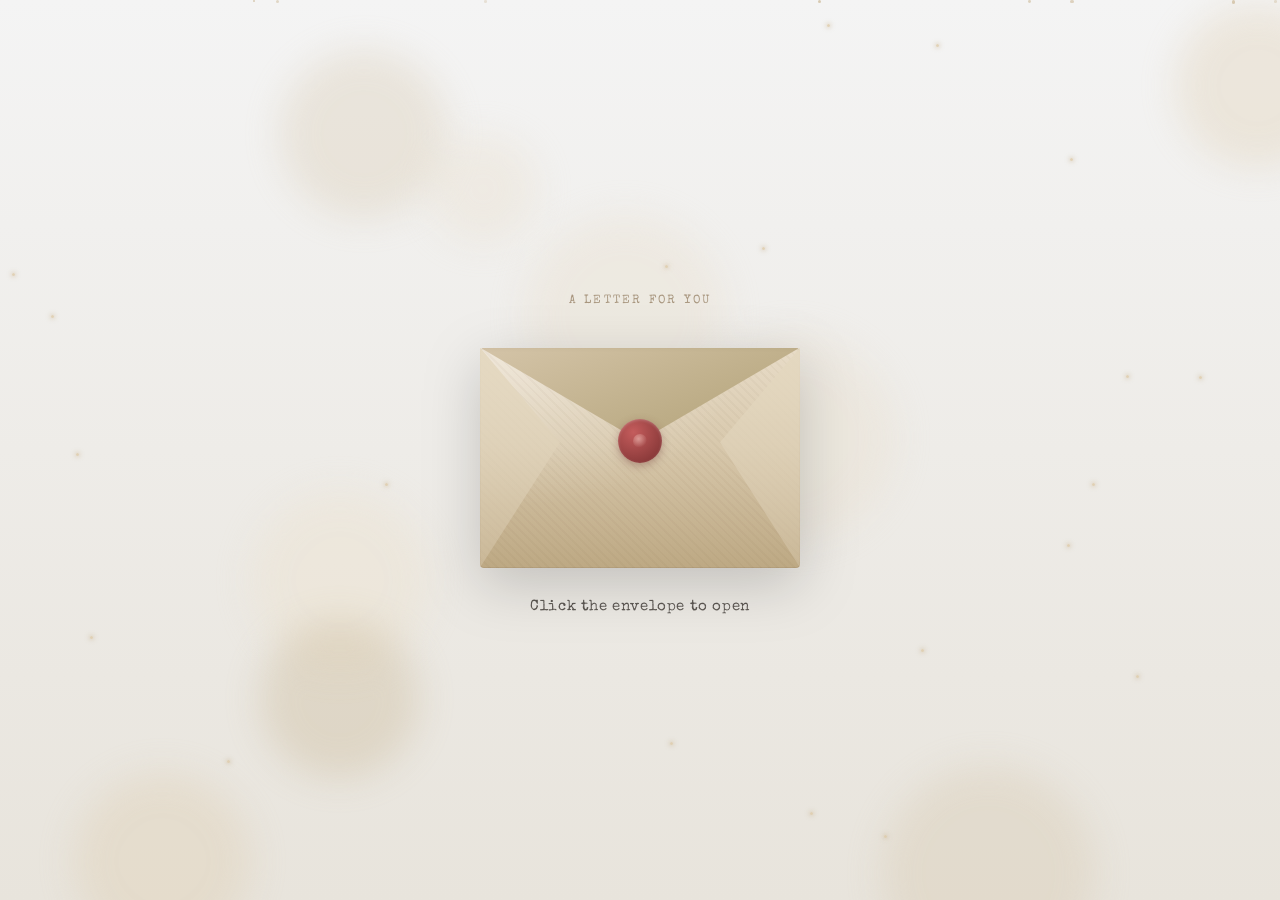
==== index.html @ 4b92e880 "Update print statement from 'Hello' to 'Goodbye'" ====
<!DOCTYPE html>
<html lang="en">
<head>
<meta charset="UTF-8">
<meta name="viewport" content="width=device-width, initial-scale=1.0">
<title>A Letter For You</title>
<link rel="preconnect" href="https://fonts.googleapis.com">
<link rel="preconnect" href="https://fonts.gstatic.com" crossorigin>
<link href="https://fonts.googleapis.com/css2?family=Cormorant+Garamond:ital,wght@0,400;0,500;0,600;1,400&family=Dancing+Script:wght@500;700&family=Special+Elite&display=swap" rel="stylesheet">
<link href="https://fonts.googleapis.com/css2?family=EB+Garamond:ital,wght@0,400;0,500;1,400&family=Cormorant+Garamond:ital,wght@0,400;0,500;0,600;1,400&family=Alex+Brush&family=Dancing+Script:wght@500;700&display=swap" rel="stylesheet">
<style>

  /* ---------- Tokens ---------- */
  :root{
    --theme: #99BAB9;
    --theme-light: #C5DAD9;
    --theme-lighter: #D8E8E7;
    --theme-pale: #E8F2F1;
    --theme-soft: #B8D0CF;
    --theme-dark: #6A9493;
    --theme-deep: #5A8483;
    --cream: #F4FAF9;
    --ivory: #F7FBFA;
    --beige: #E8F0EF;
    --mist: #D4E8E7;
    --ink: #3D5554;
    --ink-soft: #6B8281;
    --gold: #8BA8A7;
    --parchment: #dcc9a8;
    --parchment-dark: #c4b08a;
    --parchment-edge: #8b7355;
    --typewriter-ink: #2a2520;
    --typewriter-red: #9b4a4a;
  }

  *{ box-sizing: border-box; }
  html,body{
    margin:0; padding:0; height:100%;
    overflow-x:hidden;
  }
  body{
    font-family:'Cormorant Garamond', serif;
    color:var(--typewriter-ink);
    background:linear-gradient(180deg, #f4f4f4 0%, #e8e4dc 100%);
    min-height:100vh;
    position:relative;
  }

  /* ---------- Ambient decoration ---------- */
  #ambient{
    position:fixed; inset:0; pointer-events:none; z-index:1; overflow:hidden;
  }
  .bokeh{
    position:absolute; border-radius:50%;
    filter:blur(18px);
    opacity:0.3;
    animation:floatSlow linear infinite;
  }
  @keyframes floatSlow{
    0%{ transform:translate(0,0) scale(1); }
    50%{ transform:translate(10px,-30px) scale(1.08); }
    100%{ transform:translate(0,0) scale(1); }
  }

  @keyframes fall{
    0%{ transform:translateY(-5vh) translateX(0) rotate(0deg); opacity:0; }
    10%{ opacity:0.8; }
    90%{ opacity:0.7; }
    100%{ transform:translateY(105vh) translateX(40px) rotate(300deg); opacity:0; }
  }

  .sparkle{
    position:absolute;
    width:3px; height:3px;
    border-radius:50%;
    background:rgba(220,201,168,0.8);
    box-shadow:0 0 4px 1px rgba(201,180,144,0.5);
    animation:twinkle ease-in-out infinite;
  }
  @keyframes twinkle{
    0%,100%{ opacity:0; transform:scale(0.6); }
    50%{ opacity:1; transform:scale(1.2); }
  }

  /* ---------- Scene wrapper ---------- */
  #scene{
    position:relative; z-index:2;
    min-height:100vh;
    display:flex; align-items:center; justify-content:center;
    padding:40px 20px;
  }

  /* ---------- Envelope ---------- */
  #envelope-stage{
    display:flex;
    flex-direction:column;
    align-items:center;
    justify-content:center;
    width:100%;
    max-width:400px;
    text-align:center;
    gap:28px;
    transition:opacity 0.6s ease;
  }

  .envelope-wrap{
    perspective:1400px;
    cursor:pointer;
    display:flex;
    align-items:center;
    justify-content:center;
    width:320px;
    height:220px;
    outline:none;
  }
  .envelope-wrap:focus-visible .envelope{
    box-shadow:0 0 0 3px rgba(155,74,74,0.35);
  }

  .envelope{
    position:relative;
    width:320px;
    height:220px;
    margin:0 auto;
    filter:drop-shadow(0 16px 28px rgba(0,0,0,0.18));
    transition:transform 0.5s cubic-bezier(.22,1,.36,1), filter 0.5s ease;
  }
  .envelope-wrap:hover .envelope{
    transform:translateY(-6px);
    filter:drop-shadow(0 22px 32px rgba(0,0,0,0.22));
  }

  .env-body{
    position:absolute; inset:0;
    background:
      radial-gradient(120% 120% at 10% 0%, rgba(255,255,255,0.35), transparent 60%),
      linear-gradient(180deg, #e8dcc8, var(--parchment-dark));
    border-radius:4px;
    box-shadow: inset 0 0 0 1px rgba(139,115,85,0.2);
  }
  .env-body::after{
    content:"";
    position:absolute; inset:0; border-radius:4px;
    background-image:
      repeating-linear-gradient(45deg, rgba(101,67,33,0.03) 0 2px, transparent 2px 6px);
    mix-blend-mode:multiply;
  }

  .env-pocket-back{
    position:absolute; left:0; right:0; bottom:0; height:100%;
    border-radius:4px;
    background:linear-gradient(180deg, transparent 45%, rgba(139,115,85,0.12) 100%);
  }

  .env-flap{
    position:absolute; top:0; left:0; right:0;
    height:120px;
    background:linear-gradient(160deg, #d4c4a8, #b8a880 70%);
    clip-path:polygon(0 0, 100% 0, 50% 78%);
    border-radius:4px 4px 0 0;
    transform-origin:top center;
    transform:rotateX(0deg);
    transition:transform 1.1s cubic-bezier(.65,0,.35,1);
    box-shadow: inset 0 -2px 6px rgba(101,67,33,0.12);
    z-index:5;
  }

  .env-side-l, .env-side-r{
    position:absolute; top:0; bottom:0; width:50%;
    background:linear-gradient(180deg, rgba(228,216,192,0.95), rgba(212,196,168,0.5));
  }
  .env-side-l{ left:0; clip-path:polygon(0 0, 0 100%, 50% 43%); }
  .env-side-r{ right:0; clip-path:polygon(100% 0, 100% 100%, 50% 43%); }

  .env-seal{
    position:absolute;
    top:71px;
    left:50%;
    transform:translateX(-50%);
    width:44px; height:44px;
    border-radius:50%;
    background:radial-gradient(circle at 35% 30%, #c45c5c, #8b3a3a 75%);
    box-shadow:0 3px 8px rgba(101,40,40,0.35), inset 0 1px 3px rgba(255,255,255,0.25);
    display:flex; align-items:center; justify-content:center;
    font-size:0;
    z-index:6;
    transition:opacity 0.4s ease, transform 0.4s ease;
  }
  .env-seal::after{
    content:"";
    width:14px; height:14px;
    border-radius:50%;
    background:radial-gradient(circle at 40% 35%, rgba(255,220,210,0.5), transparent 70%);
  }

  .env-letter-peek{
    position:absolute; left:16px; right:16px; bottom:12px;
    height:0px;
    background:linear-gradient(180deg, #ede0c8, var(--parchment));
    border-radius:2px 2px 0 0;
    box-shadow:0 -2px 8px rgba(0,0,0,0.1);
    transition:height 1s cubic-bezier(.22,1,.36,1) 0.7s, top 1s cubic-bezier(.22,1,.36,1) 0.7s;
    z-index:4;
  }

  .intro-label{
    font-family:'Special Elite', 'Courier New', monospace;
    font-size:0.78rem;
    letter-spacing:0.18em;
    text-transform:uppercase;
    color:var(--parchment-edge);
    opacity:0.7;
  }

  .open-hint{
    font-family:'Special Elite', 'Courier New', monospace;
    font-size:0.95rem;
    color:var(--typewriter-ink);
    letter-spacing:0.04em;
    opacity:0.75;
    animation:pulseHint 2.6s ease-in-out infinite;
    margin:0;
    line-height:1.5;
  }
  @keyframes pulseHint{
    0%,100%{ opacity:0.55; transform:translateY(0); }
    50%{ opacity:1; transform:translateY(-3px); }
  }

  /* opened state */
  .envelope-wrap.opening .env-flap{
    transform:rotateX(178deg);
  }
  .envelope-wrap.opening .env-seal{
    opacity:0; transform:translateX(-50%) translateY(-6px) scale(0.7);
  }
  .envelope-wrap.opening .env-letter-peek{
    height:150px;
    top:-120px;
  }
  .envelope-wrap.opening .envelope{
    transform:translateY(-20px) scale(1.02);
  }

  #envelope-stage.hidden{
    opacity:0; pointer-events:none; position:absolute;
  }

  /* burst particles during opening */
  .burst-particle{
    position:absolute;
    width:4px; height:4px; border-radius:50%;
    background:#ede0c8;
    box-shadow:0 0 6px 2px rgba(201,180,144,0.6);
    animation:burstOut 1.4s ease-out forwards;
    pointer-events:none;
    z-index:7;
  }
  @keyframes burstOut{
    0%{ opacity:0.9; transform:translate(0,0) scale(1); }
    100%{ opacity:0; transform:var(--burst-end) scale(0.3); }
  }

  /* ---------- Letter (vintage parchment scroll) ---------- */
  #letter-stage{
    position:fixed; inset:0; z-index:3;
    display:flex; align-items:center; justify-content:center;
    padding:24px 16px 40px;
    background:linear-gradient(180deg, #f4f4f4 0%, #e6e6e6 100%);
    opacity:0;
    pointer-events:none;
    transition:opacity 0.9s ease;
  }
  #letter-stage.visible{
    opacity:1; pointer-events:auto;
  }

  .scroll-wrap{
    position:relative;
    width:min(640px, 92vw);
    padding:0 0 36px;
    filter:drop-shadow(0 18px 40px rgba(0,0,0,0.22));
  }

  .paper{
    position:relative;
    width:100%;
    height:min(82vh, 840px);
    overflow:hidden;
    clip-path:polygon(
      0% 2%, 2% 0%, 5% 1%, 9% 0%, 14% 2%, 20% 0%, 28% 1%, 36% 0%, 44% 2%, 52% 0%, 60% 1%, 68% 0%, 76% 2%, 84% 0%, 92% 1%, 97% 0%, 100% 3%,
      100% 8%, 99% 14%, 100% 22%, 98% 30%, 100% 38%, 99% 46%, 100% 54%, 98% 62%, 100% 70%, 99% 78%, 100% 86%, 98% 93%, 100% 98%,
      97% 100%, 91% 99%, 83% 100%, 75% 98%, 67% 100%, 59% 99%, 51% 100%, 43% 98%, 35% 100%, 27% 99%, 19% 100%, 11% 98%, 4% 100%, 0% 97%,
      0% 91%, 1% 83%, 0% 75%, 2% 67%, 0% 59%, 1% 51%, 0% 43%, 2% 35%, 0% 27%, 1% 19%, 0% 11%, 2% 5%
    );
    background-color:var(--parchment);
    background-image:
      url("data:image/svg+xml,%3Csvg viewBox='0 0 256 256' xmlns='http://www.w3.org/2000/svg'%3E%3Cfilter id='n'%3E%3CfeTurbulence type='fractalNoise' baseFrequency='0.85' numOctaves='4' stitchTiles='stitch'/%3E%3C/filter%3E%3Crect width='100%25' height='100%25' filter='url(%23n)' opacity='0.07'/%3E%3C/svg%3E"),
      radial-gradient(ellipse 120px 80px at 12% 18%, rgba(139,90,43,0.18) 0%, transparent 100%),
      radial-gradient(ellipse 90px 70px at 88% 22%, rgba(101,67,33,0.14) 0%, transparent 100%),
      radial-gradient(ellipse 140px 100px at 78% 82%, rgba(139,90,43,0.16) 0%, transparent 100%),
      radial-gradient(ellipse 80px 60px at 22% 78%, rgba(101,67,33,0.12) 0%, transparent 100%),
      radial-gradient(ellipse 60px 40px at 55% 45%, rgba(255,250,235,0.25) 0%, transparent 100%),
      linear-gradient(175deg, #e8d5b5 0%, var(--parchment) 35%, #d4c0a0 70%, #c9b490 100%);
  }
  .paper::before{
    content:"";
    position:absolute; inset:0;
    background:
      radial-gradient(circle 3px at 18% 32%, rgba(80,50,20,0.25) 0%, transparent 100%),
      radial-gradient(circle 2px at 72% 58%, rgba(80,50,20,0.2) 0%, transparent 100%),
      radial-gradient(circle 4px at 45% 72%, rgba(80,50,20,0.18) 0%, transparent 100%),
      radial-gradient(circle 2px at 85% 38%, rgba(80,50,20,0.22) 0%, transparent 100%),
      radial-gradient(circle 3px at 30% 88%, rgba(80,50,20,0.15) 0%, transparent 100%);
    pointer-events:none;
    z-index:1;
  }
  .paper::after{
    content:"";
    position:absolute; inset:0;
    box-shadow:
      inset 0 0 80px rgba(101,67,33,0.12),
      inset 0 0 30px rgba(255,250,240,0.3);
    pointer-events:none;
    z-index:2;
  }

  /* scroll curls */
  .curl{
    position:absolute;
    pointer-events:none;
    z-index:10;
  }
  .curl-tl{
    top:-6px; left:-4px;
    width:72px; height:72px;
    background:
      radial-gradient(circle at 75% 75%, #b8a080 0%, #9a8568 35%, #7a6548 60%, transparent 62%);
    border-radius:0 0 85% 0;
    box-shadow:4px 4px 14px rgba(0,0,0,0.2), inset -2px -2px 6px rgba(0,0,0,0.15);
    transform:rotate(-8deg);
  }
  .curl-tl::after{
    content:"";
    position:absolute; top:8px; left:8px;
    width:50px; height:50px;
    border-radius:0 0 80% 0;
    background:linear-gradient(135deg, rgba(255,250,240,0.5), transparent 60%);
  }
  .curl-bl{
    display:none;
  }
  .curl-br{
    display:none;
  }

  .paper-content{
    position:absolute; inset:0;
    overflow-y:auto;
    padding:52px 48px 72px;
    z-index:3;
/*font-family:'Special Elite', 'Courier New', monospace; */
    font-family:'EB Garamond', 'Cormorant Garamond', serif;
    color:var(--typewriter-ink);
    scrollbar-width:none;
    -ms-overflow-style:none;
  }
  .paper-content::-webkit-scrollbar{
    display:none;
  }

  .paper-fade-top, .paper-fade-bottom{
    position:absolute; left:0; right:0; height:40px;
    pointer-events:none; z-index:4;
    transition:opacity 0.6s ease;
  }
  .paper-fade-top{
    top:0;
    background:linear-gradient(180deg, #dcc9a8 15%, rgba(220,201,168,0));
  }
  .paper-fade-bottom{
    display:none;
  }

  .letter-date{
    text-align:right;
    font-family:'Special Elite', 'Courier New', monospace;
    font-style:normal;
    color:var(--typewriter-ink);
    font-size:0.88rem;
    margin-bottom:32px;
    letter-spacing:0.02em;
    opacity:0;
    animation:fadeInUp 1s ease forwards;
    animation-delay:0.3s;
  }

  .letter-body p{
    font-family:'Special Elite', 'Courier New', monospace;
    font-size:0.92rem;
    line-height:1.85;
    margin:0 0 22px;
    color:var(--typewriter-ink);
    text-indent:2em;
    text-align:left;
    letter-spacing:0.01em;
    opacity:0;
    transform:translateY(10px);
    transition:opacity 0.9s ease, transform 0.9s ease;
  }
  .letter-body p.in-view{
    opacity:0.92; transform:translateY(0);
  }

  .ink-red{
    color:var(--typewriter-red);
  }

  .letter-closing{
    margin-top:32px;
    font-family:'Special Elite', 'Courier New', monospace;
    font-size:0.92rem;
    font-style:normal;
    text-align:center;
    text-indent:0;
    color:var(--typewriter-ink);
    opacity:0; transform:translateY(10px);
    transition:opacity 0.9s ease, transform 0.9s ease;
  }
  .letter-closing.in-view{ opacity:0.92; transform:translateY(0); }

  .letter-signature{
    font-family:'Special Elite', 'Courier New', monospace;
    font-size:0.92rem;
    text-align:center;
    color:var(--typewriter-ink);
    margin-top:6px;
    opacity:0; transform:translateY(10px);
    transition:opacity 0.9s ease, transform 0.9s ease;
  }
  .letter-signature.in-view{ opacity:0.92; transform:translateY(0); }

  @keyframes fadeInUp{
    from{ opacity:0; transform:translateY(-6px); }
    to{ opacity:0.92; transform:translateY(0); }
  }

  /* ---------- Ending ---------- */
  .ending{
    text-align:center;
    margin-top:40px;
    opacity:0;
    transform:translateY(10px);
    transition:opacity 1.2s ease, transform 1.2s ease;
  }
  .ending.show{
    opacity:1;
    transform:translateY(0);
  }
  .ending p{
    font-family:'Special Elite', 'Courier New', monospace;
    font-size:0.9rem;
    color:var(--typewriter-ink);
    margin:0 0 20px;
    opacity:0.85;
  }
  .read-again-btn{
    font-family:'Special Elite', 'Courier New', monospace;
    font-size:0.85rem;
    letter-spacing:0.08em;
    text-transform:uppercase;
    padding:10px 28px;
    border-radius:2px;
    border:1px solid var(--parchment-edge);
    background:linear-gradient(180deg, #ede0c8, var(--parchment-dark));
    color:var(--typewriter-ink);
    cursor:pointer;
    box-shadow:0 4px 12px rgba(0,0,0,0.15);
    transition:transform 0.3s ease, box-shadow 0.3s ease;
  }
  .read-again-btn:hover{
    transform:translateY(-2px);
    box-shadow:0 6px 16px rgba(0,0,0,0.2);
  }
  .read-again-btn:active{ transform:translateY(0); }

  /* ---------- Flower gift interlude ---------- */
  #flower-gift-stage{
    position:fixed; inset:0; z-index:4;
    display:flex; flex-direction:column;
    align-items:center; justify-content:center;
    padding:32px 24px;
    background:#b8d4e8;
    opacity:0;
    pointer-events:none;
    transition:opacity 0.7s ease;
  }
  #flower-gift-stage.visible{
    opacity:1; pointer-events:auto;
  }

  .flower-message{
    max-width:520px;
    font-family:'Special Elite', 'Courier New', monospace;
    font-size:clamp(0.88rem, 2.6vw, 1.05rem);
    line-height:1.85;
    text-align:center;
    color:#1e3344;
    letter-spacing:0.02em;
    opacity:0;
    transform:translateY(12px);
    transition:opacity 0.8s ease, transform 0.8s ease;
  }
  .flower-message.show{
    opacity:0.92;
    transform:translateY(0);
  }
  .flower-message.hide{
    opacity:0;
    transform:translateY(-10px);
    pointer-events:none;
  }

  .flower-popup{
    position:absolute;
    inset:0;
    display:flex;
    align-items:center;
    justify-content:center;
    opacity:0;
    pointer-events:none;
    transition:opacity 0.55s ease;
  }
  .flower-popup.show{ opacity:1; }
  .flower-popup.hide{ opacity:0; transition:opacity 0.5s ease; }
  .flower-popup.hide .voxel-scene{
    transform:scale(0.88);
    opacity:0;
  }

  .flower-popup iframe {
    width: min(450px, 90vw);
    height: min(650px, 85vh);
    border: none;
    border-radius: 8px;
    box-shadow: 0 12px 30px rgba(0, 0, 0, 0.3);
}

@media (max-width: 520px) {
    .flower-popup iframe {
        width: 92vw;
        height: 80vh;
    }
}

  .voxel-scene{
    display:flex;
    flex-direction:column;
    align-items:center;
    transform:scale(0.5);
    opacity:0;
    transition:transform 0.7s cubic-bezier(.22,1,.36,1), opacity 0.55s ease;
  }
  .flower-popup.show .voxel-scene{
    transform:scale(1);
    opacity:1;
    animation:voxelFloat 3s ease-in-out 0.7s infinite;
  }
  @keyframes voxelFloat{
    0%,100%{ transform:scale(1) translateY(0); }
    50%{ transform:scale(1) translateY(-10px); }
  }

  .voxel-tulip{
    position:relative;
  }
  .voxel{
    position:absolute;
    width:var(--vz, 11px);
    height:var(--vz, 11px);
    border-radius:1px;
    box-shadow:
      inset 1px 1px 0 rgba(255,255,255,0.32),
      inset -1px -1px 0 rgba(0,0,0,0.18),
      1px 2px 0 rgba(0,0,0,0.1);
  }
  .voxel.p{ background:#e84898; }
  .voxel.P{ background:#c83078; }
  .voxel.g{ background:#32b832; }
  .voxel.l{ background:#48d848; }

  .voxel-shadow{
    width:90px;
    height:14px;
    margin-top:6px;
    background:radial-gradient(ellipse, rgba(0,0,0,0.22) 0%, transparent 72%);
    border-radius:50%;
  }

  @media (max-width:520px){
    .voxel{ --vz:9px; }
    .voxel-shadow{ width:72px; height:11px; }
    #envelope-stage{ gap:22px; }
    .envelope-wrap, .envelope{ width:270px; height:190px; }
    .env-flap{ height:105px; }
    .env-seal{ top:60px; width:38px; height:38px; }
    .intro-label{ font-size:0.7rem; }
    .open-hint{ font-size:0.85rem; }
    .paper-content{ padding:40px 28px 64px; }
    .letter-body p, .letter-closing, .letter-signature{ font-size:0.82rem; }
  }

  @media (prefers-reduced-motion: reduce){
    *, *::before, *::after{
      animation-duration:0.001s !important;
      animation-iteration-count:1 !important;
      transition-duration:0.3s !important;
    }
  }

</style>
</head>
<body>

<div id="ambient" aria-hidden="true"></div>

<div id="scene">

  <div id="envelope-stage">
    <p class="intro-label">A letter for you</p>
    <div class="envelope-wrap" id="envelopeWrap" tabindex="0" role="button" aria-label="Open the letter">
      <div class="envelope" id="envelope">
        <div class="env-body"></div>
        <div class="env-pocket-back"></div>
        <div class="env-side-l"></div>
        <div class="env-side-r"></div>
        <div class="env-letter-peek"></div>
        <div class="env-flap"></div>
        <div class="env-seal"></div>
      </div>
    </div>
    <p class="open-hint">Click the envelope to open</p>
  </div>

</div>

<div id="flower-gift-stage" aria-hidden="true">
  <p class="flower-message" id="flowerMessage">
    Before you read my letter, I wanted to give you these virtual flowers first. 🌷 They may not be real, but I hope they still manage to make you smile.
  </p>

  <div class="flower-popup" id="flowerPopup" aria-hidden="true">
    <iframe
      src="flower.html"
      title="Virtual flowers"
    ></iframe>
  </div>
</div>

<div id="letter-stage">
  <div class="scroll-wrap">
    <div class="curl curl-tl"></div>
    <div class="curl curl-bl"></div>
    <div class="curl curl-br"></div>

    <div class="paper" id="paper">
      <div class="paper-content" id="paperContent">
        <div class="letter-date" id="letterDate"></div>

        <div class="letter-body" id="letterBody">
          <p>Hi, je! I hope you're doing well. Hindi ko alam paano ko sisimulan itong letter haha. Maybe you're wondering bakit ako gumawa ng ganito or maybe bakit ako biglang nagmessage,
            hindi ko rin alam haha pero I think it's now or never. Sabi nga sa kanta, "If we never try how will we know" hahaha kasalanan ito ni ryan at yeng e hahahaha jk. I just want to tell you that I admire you. I don't know how it started haha bigla na lang napapareact ako every time I see your stories on IG. I've always found you cute.
            Napapatitig lang ako sa pics mo and I can't help but smile. I don't know if you've noticed, but I always react to your stories.
            Ayun lang biglang nagconfess e no hahahaha Actually, I think I already had a crush on you even before our last reunion (December) haha. Tuwang tuwa pa ako sa mga small interactions natin e hahaha. Mukhang hindi na ata ako aattend sa next reunion. Wala na akong kapal ng mukha na ihaharap HAHAHAHA.
            I just want to let you know that I like you. I hope this doesn't make things awkward or make you uncomfortable . I hope you have a great day and take care always!
            Can I ask a favor at the same time? Haha pwede ba let's keep it between us muna HAHAHA Okay lang naman ikuwento mo sa friends mo, huwag lang muna sa mga classmates natin pls hahahahaha. Ngayon pa lang nahihiya na ako   
          </p>

        

        <div class="letter-closing" id="letterClosing">Yours truly,</div>
        <div class="letter-signature" id="letterSignature">Mico</div>

        <div class="ending" id="ending">
          <p>Thank you for reading.</p>
          <button class="read-again-btn" id="readAgainBtn">Read Again</button>
        </div>
      </div>

      <div class="paper-fade-top"></div>
      <div class="paper-fade-bottom" id="paperFadeBottom"></div>
    </div>
  </div>
</div>

<script>
(function(){
  "use strict";

  /* ---------------- Ambient decoration generation ---------------- */
  const ambient = document.getElementById('ambient');
  const bokehColors = ['#dcc9a8','#c4b08a','#e8dcc8','#d4c4a8','#ede0c8'];

  function rand(min, max){ return Math.random() * (max - min) + min; }

  /* Voxel tulip — matches reference: pink cup bloom, green stem, two leaves */
  function voxelUnit(){
    return window.matchMedia('(max-width:520px)').matches ? 9 : 11;
  }

  function buildVoxelTulip(){
    const container = document.getElementById('voxelTulip');
    if(!container) return;
    container.innerHTML = '';
    const VOXEL_SIZE = voxelUnit();

    const map = new Map();
    const set = (x, y, t) => map.set(x + ',' + y, t);
    const row = (y, xs, t) => xs.forEach(x => set(x, y, t));

    /* bloom */
    row(0,  [10], 'p');
    row(1,  [9,10,11], 'p');
    row(2,  [8,9,10,11,12], 'p');
    row(3,  [7,8,9,10,11,12,13], 'p');
    row(4,  [6,7,8,9,10,11,12,13,14], 'p');
    row(5,  [6,7,8,9,10,11,12,13,14], 'p');
    row(6,  [5,6,7,8,9,10,11,12,13,14,15], 'p');
    row(7,  [5,6,7,8,9,10,11,12,13,14,15], 'p');
    row(8,  [6,7,8,9,10,11,12,13,14], 'p');
    row(9,  [7,8,9,10,11,12,13], 'p');
    row(10, [8,9,10,11,12], 'p');
    row(11, [9,10,11], 'p');
    row(7,  [9,10,11], 'P');
    row(8,  [8,9,10,11,12], 'P');

    /* stem */
    for(let y = 12; y <= 34; y++) set(10, y, 'g');

    /* left leaf — short, angled out */
    row(29, [8,9], 'l');
    row(30, [7,8,9], 'l');
    row(31, [6,7,8], 'g');
    row(32, [6,7], 'g');

    /* right leaf — tall, curves up stem */
    row(16, [13], 'l');
    row(17, [12,13], 'l');
    for(let y = 18; y <= 24; y++) { set(12, y, 'l'); set(13, y, 'l'); }
    for(let y = 25; y <= 31; y++) { set(11, y, 'l'); set(12, y, 'l'); }
    row(32, [11], 'g');

    let minX = Infinity, maxX = -Infinity, maxY = 0;
    map.forEach((_, key) => {
      const [x, y] = key.split(',').map(Number);
      minX = Math.min(minX, x);
      maxX = Math.max(maxX, x);
      maxY = Math.max(maxY, y);
    });

    const w = (maxX - minX + 1) * VOXEL_SIZE;
    const h = (maxY + 1) * VOXEL_SIZE;
    container.style.width = w + 'px';
    container.style.height = h + 'px';

    map.forEach((type, key) => {
      const [x, y] = key.split(',').map(Number);
      const v = document.createElement('span');
      v.className = 'voxel ' + type;
      v.style.left = ((x - minX) * VOXEL_SIZE) + 'px';
      v.style.top = (y * VOXEL_SIZE) + 'px';
      container.appendChild(v);
    });
  }

  // bokeh circles
  for(let i=0;i<9;i++){
    const b = document.createElement('div');
    b.className = 'bokeh';
    const size = rand(90, 220);
    b.style.width = size + 'px';
    b.style.height = size + 'px';
    b.style.left = rand(0,95) + 'vw';
    b.style.top = rand(0,95) + 'vh';
    b.style.background = bokehColors[Math.floor(rand(0,bokehColors.length))];
    b.style.animationDuration = rand(14,26) + 's';
    b.style.animationDelay = rand(0,10) + 's';
    ambient.appendChild(b);
  }

  // subtle floating dust motes (no petals — keeps vintage tone)
  for(let i=0;i<8;i++){
    const p = document.createElement('div');
    p.className = 'sparkle';
    p.style.width = rand(2,4) + 'px';
    p.style.height = p.style.width;
    p.style.borderRadius = '50%';
    p.style.background = 'rgba(201,180,144,' + rand(0.3,0.7) + ')';
    p.style.boxShadow = 'none';
    p.style.animationName = 'fall';
    p.style.left = rand(0,100) + 'vw';
    p.style.fontSize = rand(14,24) + 'px';
    p.style.animationDuration = rand(16,30) + 's';
    p.style.animationDelay = rand(0,20) + 's';
    ambient.appendChild(p);
  }

  // sparkles
  for(let i=0;i<20;i++){
    const s = document.createElement('div');
    s.className = 'sparkle';
    s.style.left = rand(0,100) + 'vw';
    s.style.top = rand(0,100) + 'vh';
    s.style.animationDuration = rand(2.5,5) + 's';
    s.style.animationDelay = rand(0,5) + 's';
    ambient.appendChild(s);
  }

  /* ---------------- Date ---------------- */
  const dateEl = document.getElementById('letterDate');
  const today = new Date();
  dateEl.textContent = today.toLocaleDateString(undefined, { year:'numeric', month:'long', day:'numeric' });

  /* ---------------- Envelope open / close ---------------- */
  const envelopeWrap = document.getElementById('envelopeWrap');
  const envelopeStage = document.getElementById('envelope-stage');
  const letterStage = document.getElementById('letter-stage');
  const paper = document.getElementById('paper');
  const paperContent = document.getElementById('paperContent');
  const ending = document.getElementById('ending');
  const readAgainBtn = document.getElementById('readAgainBtn');
  const fadeBottom = document.getElementById('paperFadeBottom');
  const flowerGiftStage = document.getElementById('flower-gift-stage');
  const flowerMessage = document.getElementById('flowerMessage');
  const flowerPopup = document.getElementById('flowerPopup');

  let isOpen = false;
  let flowerTimers = [];
  let autoScrollTimer = null;
  let resumeTimer = null;
  let scrollRAF = null;

  function spawnBurst(){
    const rect = envelopeWrap.getBoundingClientRect();
    for(let i=0;i<16;i++){
      const particle = document.createElement('div');
      particle.className = 'burst-particle';
      const angle = rand(0, Math.PI*2);
      const dist = rand(40, 140);
      const ex = Math.cos(angle) * dist;
      const ey = Math.sin(angle) * dist - 30;
      particle.style.setProperty('--burst-end', `translate(${ex}px, ${ey}px)`);
      particle.style.left = (rect.left + rect.width/2) + 'px';
      particle.style.top = (rect.top + rect.height/2) + 'px';
      particle.style.position = 'fixed';
      particle.style.animationDelay = rand(0,0.3) + 's';
      document.body.appendChild(particle);
      setTimeout(()=> particle.remove(), 1800);
    }
  }

  function clearFlowerTimers(){
    flowerTimers.forEach(t => clearTimeout(t));
    flowerTimers = [];
  }

  function showLetter(){
    letterStage.classList.add('visible');
    revealParagraphsOnScroll();
    startAutoScroll(1200);
  }

  function showFlowerGift(){
    flowerGiftStage.classList.add('visible');
    flowerGiftStage.setAttribute('aria-hidden', 'false');
    flowerMessage.classList.remove('hide');
    flowerMessage.classList.add('show');
    flowerPopup.classList.remove('show', 'hide');

    flowerTimers.push(setTimeout(()=>{
      flowerMessage.classList.remove('show');
      flowerMessage.classList.add('hide');
    }, 2400));

    flowerTimers.push(setTimeout(()=>{
      flowerPopup.classList.add('show');
      flowerPopup.setAttribute('aria-hidden', 'false');
    }, 2800));

    flowerTimers.push(setTimeout(()=>{
      flowerPopup.classList.remove('show');
      flowerPopup.classList.add('hide');
    }, 7800));

    flowerTimers.push(setTimeout(()=>{
      flowerGiftStage.classList.remove('visible');
      flowerGiftStage.setAttribute('aria-hidden', 'true');
      flowerMessage.classList.remove('show', 'hide');
      flowerPopup.classList.remove('show', 'hide');
      flowerPopup.setAttribute('aria-hidden', 'true');
      showLetter();
    }, 8300));
  }

  function openEnvelope(){
    if(isOpen) return;
    isOpen = true;
    envelopeWrap.classList.add('opening');
    spawnBurst();

    setTimeout(()=>{
      envelopeStage.classList.add('hidden');
      showFlowerGift();
    }, 1900);
  }

  function closeEnvelope(){
    isOpen = false;
    clearFlowerTimers();
    stopAutoScroll();
    letterStage.classList.remove('visible');
    flowerGiftStage.classList.remove('visible');
    flowerGiftStage.setAttribute('aria-hidden', 'true');
    flowerMessage.classList.remove('show', 'hide');
    flowerPopup.classList.remove('show', 'hide');
    flowerPopup.setAttribute('aria-hidden', 'true');
    paperContent.scrollTop = 0;
    ending.classList.remove('show');
    document.querySelectorAll('.letter-body p, .letter-closing, .letter-signature').forEach(el=>{
      el.classList.remove('in-view');
    });
    setTimeout(()=>{
      envelopeStage.classList.remove('hidden');
      envelopeWrap.classList.remove('opening');
    }, 300);
  }

  envelopeWrap.addEventListener('click', openEnvelope);
  envelopeWrap.addEventListener('keydown', (e)=>{
    if(e.key === 'Enter' || e.key === ' '){
      e.preventDefault();
      openEnvelope();
    }
  });
  readAgainBtn.addEventListener('click', closeEnvelope);

  /* ---------------- Paragraph fade-in on view ---------------- */
  const observedEls = document.querySelectorAll('.letter-body p, .letter-closing, .letter-signature');
  const io = new IntersectionObserver((entries)=>{
    entries.forEach(entry=>{
      if(entry.isIntersecting){
        entry.target.classList.add('in-view');
      }
    });
  }, { root:paperContent, threshold:0.35 });

  function revealParagraphsOnScroll(){
    observedEls.forEach(el=> io.observe(el));
  }

  /* ---------------- Gentle automatic reading scroll ---------------- */
  function startAutoScroll(initialDelay){
    stopAutoScroll();
    resumeTimer = setTimeout(()=>{
      autoScrollStep();
    }, initialDelay || 0);
  }

  function updateBottomFade(){
    const distanceFromBottom = paperContent.scrollHeight - paperContent.clientHeight - paperContent.scrollTop;
    fadeBottom.style.opacity = distanceFromBottom < 30 ? '0' : '1';
  }

  function autoScrollStep(){
    const speed = 0.25; // px per frame -- slow, natural reading pace. Any value works now.
    let position = paperContent.scrollTop; // track scroll position ourselves so
                                            // fractional speeds below ~0.5 don't get
                                            // rounded away by the browser every frame
    function step(){
      if(!isOpen) return;
      const atBottom = paperContent.scrollTop + paperContent.clientHeight >= paperContent.scrollHeight - 4;
      if(atBottom){
        onReadingComplete();
        return;
      }
      position += speed;
      paperContent.scrollTop = position;
      updateBottomFade();
      scrollRAF = requestAnimationFrame(step);
    }
    scrollRAF = requestAnimationFrame(step);
  }

  function stopAutoScroll(){
    if(scrollRAF) cancelAnimationFrame(scrollRAF);
    if(resumeTimer) clearTimeout(resumeTimer);
    scrollRAF = null;
  }

  function pauseAndResumeLater(){
    if(!isOpen) return;
    if(scrollRAF){ cancelAnimationFrame(scrollRAF); scrollRAF = null; }
    if(resumeTimer) clearTimeout(resumeTimer);
    resumeTimer = setTimeout(()=>{
      if(isOpen) autoScrollStep();
    }, 3200); // resume after a few seconds of inactivity
  }

  ['wheel','touchstart','pointerdown'].forEach(evt=>{
    paperContent.addEventListener(evt, pauseAndResumeLater, { passive:true });
  });

  function onReadingComplete(){
    stopAutoScroll();
    fadeBottom.style.opacity = '0';
    setTimeout(()=>{
      ending.classList.add('show');
      requestAnimationFrame(()=>{
        paperContent.scrollTo({ top: paperContent.scrollHeight, behavior:'smooth' });
      });
    }, 400);
  }

  /* also reveal ending if user manually scrolls to the bottom */
  paperContent.addEventListener('scroll', ()=>{
    if(!isOpen) return;
    updateBottomFade();
    const atBottom = paperContent.scrollTop + paperContent.clientHeight >= paperContent.scrollHeight - 4;
    if(atBottom && !ending.classList.contains('show')){
      onReadingComplete();
    }
  }, { passive:true });

})();
</script>

</body>
</html>
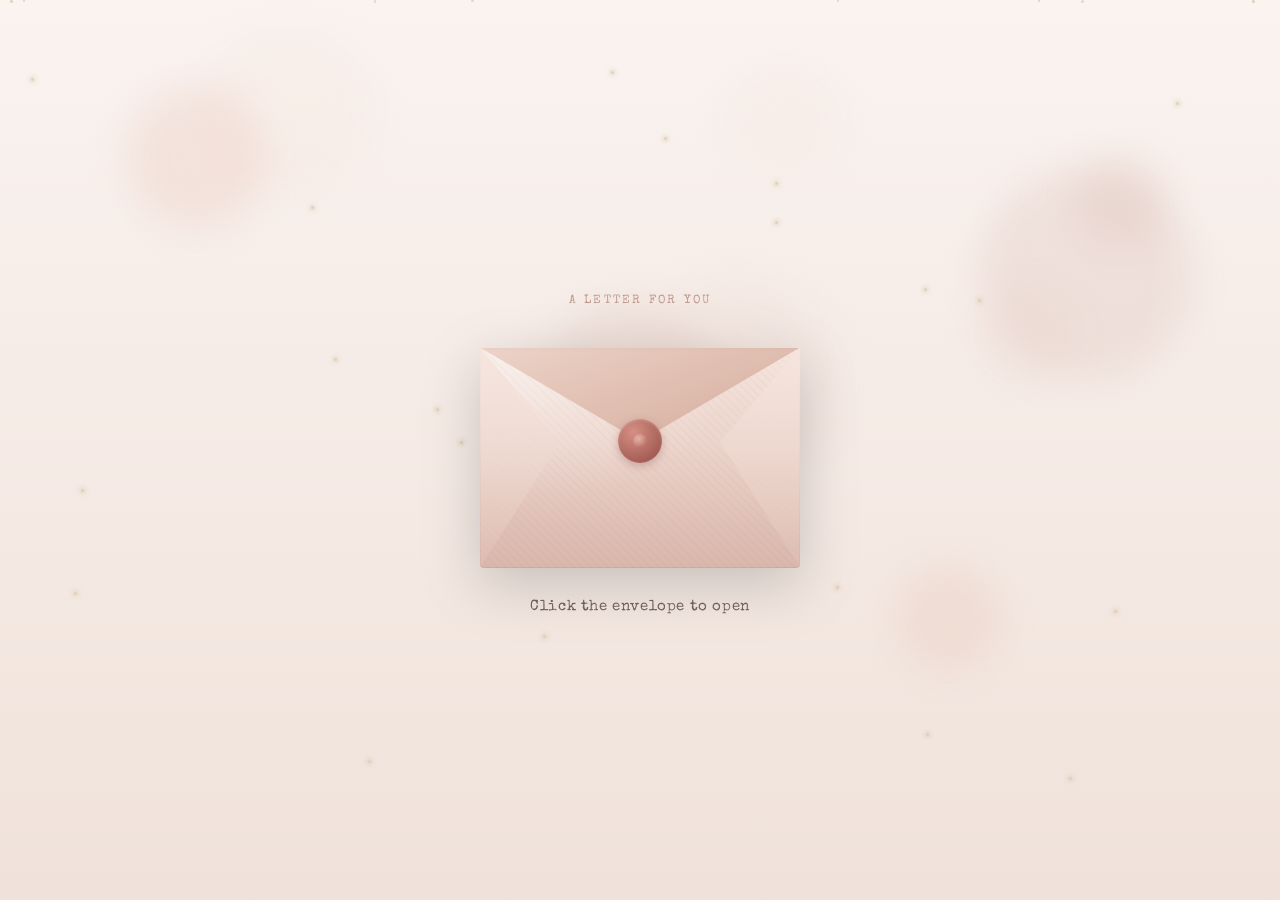
==== commit 673a29ba: "Update print statement from 'Hello' to 'Goodbye'" ====
--- a/index.html
+++ b/index.html
@@ -26,11 +26,11 @@
     --ink: #3D5554;
     --ink-soft: #6B8281;
     --gold: #8BA8A7;
-    --parchment: #dcc9a8;
-    --parchment-dark: #c4b08a;
-    --parchment-edge: #8b7355;
-    --typewriter-ink: #2a2520;
-    --typewriter-red: #9b4a4a;
+    --parchment: #f2ded6;
+    --parchment-dark: #e0bfb4;
+    --parchment-edge: #a9786e;
+    --typewriter-ink: #4a332e;
+    --typewriter-red: #b06a5e;
   }
 
   *{ box-sizing: border-box; }
@@ -41,7 +41,7 @@
   body{
     font-family:'Cormorant Garamond', serif;
     color:var(--typewriter-ink);
-    background:linear-gradient(180deg, #f4f4f4 0%, #e8e4dc 100%);
+    background:linear-gradient(180deg, #faf3f0 0%, #f0e2da 100%);
     min-height:100vh;
     position:relative;
   }
@@ -133,41 +133,41 @@
   .env-body{
     position:absolute; inset:0;
     background:
-      radial-gradient(120% 120% at 10% 0%, rgba(255,255,255,0.35), transparent 60%),
-      linear-gradient(180deg, #e8dcc8, var(--parchment-dark));
+      radial-gradient(120% 120% at 10% 0%, rgba(255,255,255,0.45), transparent 60%),
+      linear-gradient(180deg, #f5e5de, var(--parchment-dark));
     border-radius:4px;
-    box-shadow: inset 0 0 0 1px rgba(139,115,85,0.2);
+    box-shadow: inset 0 0 0 1px rgba(169,120,110,0.2);
   }
   .env-body::after{
     content:"";
     position:absolute; inset:0; border-radius:4px;
     background-image:
-      repeating-linear-gradient(45deg, rgba(101,67,33,0.03) 0 2px, transparent 2px 6px);
+      repeating-linear-gradient(45deg, rgba(169,120,110,0.03) 0 2px, transparent 2px 6px);
     mix-blend-mode:multiply;
   }
 
   .env-pocket-back{
     position:absolute; left:0; right:0; bottom:0; height:100%;
     border-radius:4px;
-    background:linear-gradient(180deg, transparent 45%, rgba(139,115,85,0.12) 100%);
+    background:linear-gradient(180deg, transparent 45%, rgba(169,120,110,0.12) 100%);
   }
 
   .env-flap{
     position:absolute; top:0; left:0; right:0;
     height:120px;
-    background:linear-gradient(160deg, #d4c4a8, #b8a880 70%);
+    background:linear-gradient(160deg, #ecd3c8, #d9b3a4 70%);
     clip-path:polygon(0 0, 100% 0, 50% 78%);
     border-radius:4px 4px 0 0;
     transform-origin:top center;
     transform:rotateX(0deg);
     transition:transform 1.1s cubic-bezier(.65,0,.35,1);
-    box-shadow: inset 0 -2px 6px rgba(101,67,33,0.12);
+    box-shadow: inset 0 -2px 6px rgba(169,120,110,0.12);
     z-index:5;
   }
 
   .env-side-l, .env-side-r{
     position:absolute; top:0; bottom:0; width:50%;
-    background:linear-gradient(180deg, rgba(228,216,192,0.95), rgba(212,196,168,0.5));
+    background:linear-gradient(180deg, rgba(245,229,222,0.95), rgba(224,191,180,0.5));
   }
   .env-side-l{ left:0; clip-path:polygon(0 0, 0 100%, 50% 43%); }
   .env-side-r{ right:0; clip-path:polygon(100% 0, 100% 100%, 50% 43%); }
@@ -179,8 +179,8 @@
     transform:translateX(-50%);
     width:44px; height:44px;
     border-radius:50%;
-    background:radial-gradient(circle at 35% 30%, #c45c5c, #8b3a3a 75%);
-    box-shadow:0 3px 8px rgba(101,40,40,0.35), inset 0 1px 3px rgba(255,255,255,0.25);
+    background:radial-gradient(circle at 35% 30%, #d68f84, #a35c53 75%);
+    box-shadow:0 3px 8px rgba(140,80,70,0.35), inset 0 1px 3px rgba(255,255,255,0.25);
     display:flex; align-items:center; justify-content:center;
     font-size:0;
     z-index:6;
@@ -196,7 +196,7 @@
   .env-letter-peek{
     position:absolute; left:16px; right:16px; bottom:12px;
     height:0px;
-    background:linear-gradient(180deg, #ede0c8, var(--parchment));
+    background:linear-gradient(180deg, #f8ece5, var(--parchment));
     border-radius:2px 2px 0 0;
     box-shadow:0 -2px 8px rgba(0,0,0,0.1);
     transition:height 1s cubic-bezier(.22,1,.36,1) 0.7s, top 1s cubic-bezier(.22,1,.36,1) 0.7s;
@@ -296,22 +296,22 @@
     background-color:var(--parchment);
     background-image:
       url("data:image/svg+xml,%3Csvg viewBox='0 0 256 256' xmlns='http://www.w3.org/2000/svg'%3E%3Cfilter id='n'%3E%3CfeTurbulence type='fractalNoise' baseFrequency='0.85' numOctaves='4' stitchTiles='stitch'/%3E%3C/filter%3E%3Crect width='100%25' height='100%25' filter='url(%23n)' opacity='0.07'/%3E%3C/svg%3E"),
-      radial-gradient(ellipse 120px 80px at 12% 18%, rgba(139,90,43,0.18) 0%, transparent 100%),
-      radial-gradient(ellipse 90px 70px at 88% 22%, rgba(101,67,33,0.14) 0%, transparent 100%),
-      radial-gradient(ellipse 140px 100px at 78% 82%, rgba(139,90,43,0.16) 0%, transparent 100%),
-      radial-gradient(ellipse 80px 60px at 22% 78%, rgba(101,67,33,0.12) 0%, transparent 100%),
-      radial-gradient(ellipse 60px 40px at 55% 45%, rgba(255,250,235,0.25) 0%, transparent 100%),
-      linear-gradient(175deg, #e8d5b5 0%, var(--parchment) 35%, #d4c0a0 70%, #c9b490 100%);
+      radial-gradient(ellipse 120px 80px at 12% 18%, rgba(169,120,110,0.16) 0%, transparent 100%),
+      radial-gradient(ellipse 90px 70px at 88% 22%, rgba(169,120,110,0.12) 0%, transparent 100%),
+      radial-gradient(ellipse 140px 100px at 78% 82%, rgba(169,120,110,0.14) 0%, transparent 100%),
+      radial-gradient(ellipse 80px 60px at 22% 78%, rgba(169,120,110,0.1) 0%, transparent 100%),
+      radial-gradient(ellipse 60px 40px at 55% 45%, rgba(255,250,247,0.3) 0%, transparent 100%),
+      linear-gradient(175deg, #f8e8e1 0%, var(--parchment) 35%, #ecd0c5 70%, #e0bcaf 100%);
   }
   .paper::before{
     content:"";
     position:absolute; inset:0;
     background:
-      radial-gradient(circle 3px at 18% 32%, rgba(80,50,20,0.25) 0%, transparent 100%),
-      radial-gradient(circle 2px at 72% 58%, rgba(80,50,20,0.2) 0%, transparent 100%),
-      radial-gradient(circle 4px at 45% 72%, rgba(80,50,20,0.18) 0%, transparent 100%),
-      radial-gradient(circle 2px at 85% 38%, rgba(80,50,20,0.22) 0%, transparent 100%),
-      radial-gradient(circle 3px at 30% 88%, rgba(80,50,20,0.15) 0%, transparent 100%);
+      radial-gradient(circle 3px at 18% 32%, rgba(150,95,80,0.2) 0%, transparent 100%),
+      radial-gradient(circle 2px at 72% 58%, rgba(150,95,80,0.16) 0%, transparent 100%),
+      radial-gradient(circle 4px at 45% 72%, rgba(150,95,80,0.14) 0%, transparent 100%),
+      radial-gradient(circle 2px at 85% 38%, rgba(150,95,80,0.18) 0%, transparent 100%),
+      radial-gradient(circle 3px at 30% 88%, rgba(150,95,80,0.12) 0%, transparent 100%);
     pointer-events:none;
     z-index:1;
   }
@@ -319,8 +319,8 @@
     content:"";
     position:absolute; inset:0;
     box-shadow:
-      inset 0 0 80px rgba(101,67,33,0.12),
-      inset 0 0 30px rgba(255,250,240,0.3);
+      inset 0 0 80px rgba(169,120,110,0.1),
+      inset 0 0 30px rgba(255,250,247,0.35);
     pointer-events:none;
     z-index:2;
   }
@@ -335,9 +335,9 @@
     top:-6px; left:-4px;
     width:72px; height:72px;
     background:
-      radial-gradient(circle at 75% 75%, #b8a080 0%, #9a8568 35%, #7a6548 60%, transparent 62%);
+      radial-gradient(circle at 75% 75%, #d9b3a4 0%, #c49685 35%, #a9786e 60%, transparent 62%);
     border-radius:0 0 85% 0;
-    box-shadow:4px 4px 14px rgba(0,0,0,0.2), inset -2px -2px 6px rgba(0,0,0,0.15);
+    box-shadow:4px 4px 14px rgba(0,0,0,0.15), inset -2px -2px 6px rgba(0,0,0,0.12);
     transform:rotate(-8deg);
   }
   .curl-tl::after{
@@ -345,7 +345,7 @@
     position:absolute; top:8px; left:8px;
     width:50px; height:50px;
     border-radius:0 0 80% 0;
-    background:linear-gradient(135deg, rgba(255,250,240,0.5), transparent 60%);
+    background:linear-gradient(135deg, rgba(255,250,247,0.55), transparent 60%);
   }
   .curl-bl{
     display:none;
@@ -376,7 +376,7 @@
   }
   .paper-fade-top{
     top:0;
-    background:linear-gradient(180deg, #dcc9a8 15%, rgba(220,201,168,0));
+    background:linear-gradient(180deg, #f2ded6 15%, rgba(242,222,214,0));
   }
   .paper-fade-bottom{
     display:none;
@@ -472,7 +472,7 @@
     padding:10px 28px;
     border-radius:2px;
     border:1px solid var(--parchment-edge);
-    background:linear-gradient(180deg, #ede0c8, var(--parchment-dark));
+    background:linear-gradient(180deg, #f8ece5, var(--parchment-dark));
     color:var(--typewriter-ink);
     cursor:pointer;
     box-shadow:0 4px 12px rgba(0,0,0,0.15);
@@ -490,7 +490,7 @@
     display:flex; flex-direction:column;
     align-items:center; justify-content:center;
     padding:32px 24px;
-    background:#b8d4e8;
+    background:#f2ddd4;
     opacity:0;
     pointer-events:none;
     transition:opacity 0.7s ease;
@@ -505,7 +505,7 @@
     font-size:clamp(0.88rem, 2.6vw, 1.05rem);
     line-height:1.85;
     text-align:center;
-    color:#1e3344;
+    color:#5c3d35;
     letter-spacing:0.02em;
     opacity:0;
     transform:translateY(12px);
@@ -668,12 +668,12 @@
         <div class="letter-date" id="letterDate"></div>
 
         <div class="letter-body" id="letterBody">
-          <p>Hi, je! I hope you're doing well. Hindi ko alam paano ko sisimulan itong letter haha. Maybe you're wondering bakit ako gumawa ng ganito or maybe bakit ako biglang nagmessage,
-            hindi ko rin alam haha pero I think it's now or never. Sabi nga sa kanta, "If we never try how will we know" hahaha kasalanan ito ni ryan at yeng e hahahaha jk. I just want to tell you that I admire you. I don't know how it started haha bigla na lang napapareact ako every time I see your stories on IG. I've always found you cute.
+          <p>Hi, je! I hope you're doing well. So I did this letter because... why not? haha kidding aside, hindi ko kasi alam paano ka ime-message ulit so ito yung naisip kong way para iapproach ka hehe. I just want to tell you that I admire you. I don't know how it started haha bigla na lang napapareact ako every time I see your stories on IG. I've always found you cute.
             Napapatitig lang ako sa pics mo and I can't help but smile. I don't know if you've noticed, but I always react to your stories.
-            Ayun lang biglang nagconfess e no hahahaha Actually, I think I already had a crush on you even before our last reunion (December) haha. Tuwang tuwa pa ako sa mga small interactions natin e hahaha. Mukhang hindi na ata ako aattend sa next reunion. Wala na akong kapal ng mukha na ihaharap HAHAHAHA.
-            I just want to let you know that I like you. I hope this doesn't make things awkward or make you uncomfortable . I hope you have a great day and take care always!
-            Can I ask a favor at the same time? Haha pwede ba let's keep it between us muna HAHAHA Okay lang naman ikuwento mo sa friends mo, huwag lang muna sa mga classmates natin pls hahahahaha. Ngayon pa lang nahihiya na ako   
+            Ayun lang biglang nagconfess e no hahaha ito na talaga yung naisip kong option, pasensya ka na.  Sorry if this feels random. Actually, I think I already had a crush on you even before our last reunion (December) haha. Tuwang tuwa pa ako sa mga small interactions natin e hahaha. Mukhang hindi na ata ako aattend sa next reunion. Kasalanan ito ni ryan at yeng e haha. Wala na akong kapal ng mukha na ihaharap HAHAHAHA.
+            I don't expect anything from you, I just want to let you know that I like you. I hope this doesn't make things awkward or make you uncomfortable. I hope you have a great day and take care always!
+            Can I ask a favor at the same time? Haha pwede ba let's keep it between us muna HAHAHA Okay lang naman ikuwento mo sa friends mo, huwag lang muna sa mga classmates natin pls hahahahaha. Ngayon pa lang nahihiya na ako.
+            Good luck sa law school. Study hard, but don’t forget to rest and enjoy the little things too. I’ll keep reacting to your stories, haha. Nag start na rin ata pasok ninyo for this school year. Ayun laanngg. Take care always! 
           </p>
 
         
@@ -699,7 +699,7 @@
 
   /* ---------------- Ambient decoration generation ---------------- */
   const ambient = document.getElementById('ambient');
-  const bokehColors = ['#dcc9a8','#c4b08a','#e8dcc8','#d4c4a8','#ede0c8'];
+  const bokehColors = ['#e8c4b8','#f0ddd6','#dcc0b8','#ecd9d2','#f5e6de'];
 
   function rand(min, max){ return Math.random() * (max - min) + min; }
 
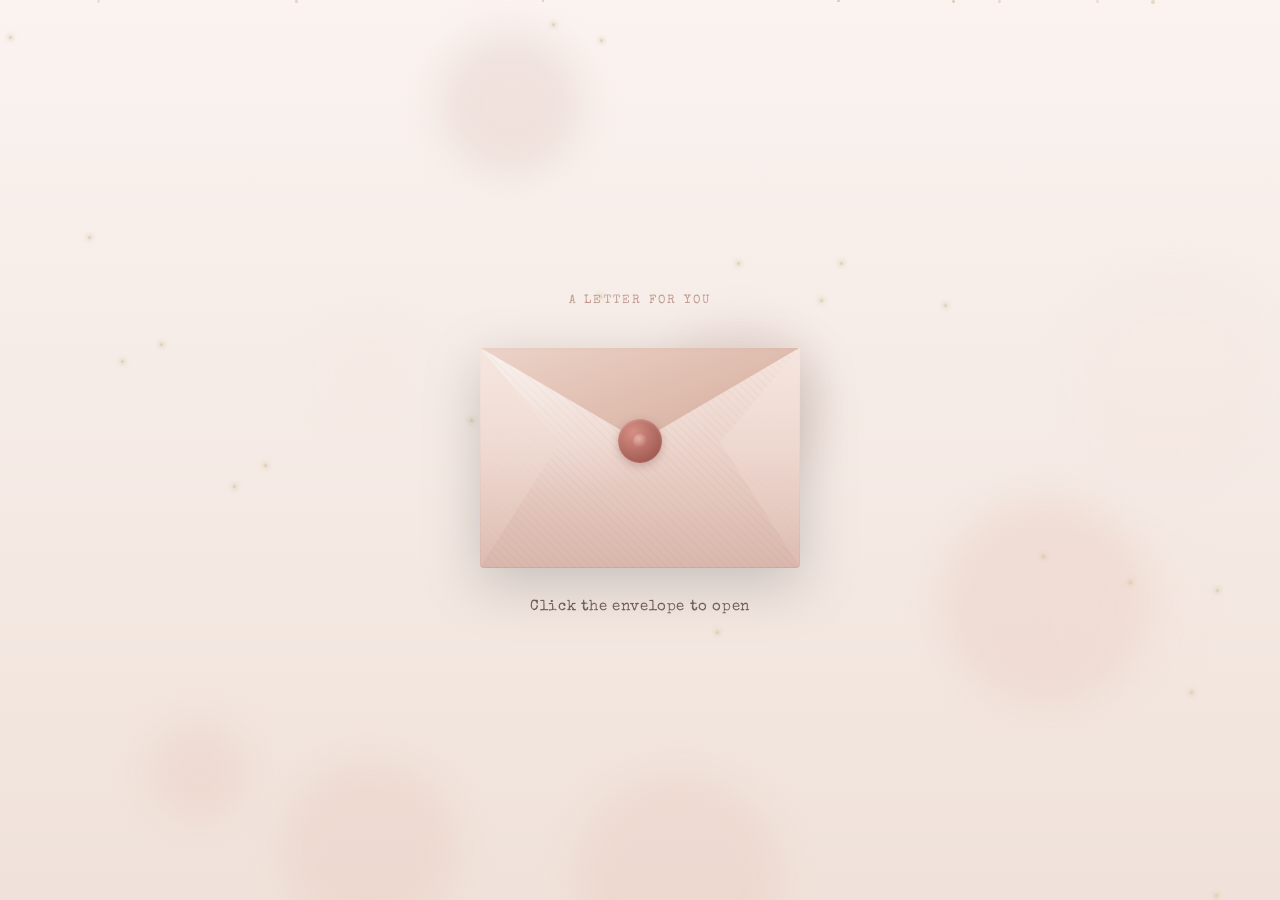
==== commit f939b15d: "Update print statement from 'Hello' to 'Goodbye'" ====
--- a/index.html
+++ b/index.html
@@ -673,7 +673,7 @@
             Ayun lang biglang nagconfess e no hahaha ito na talaga yung naisip kong option, pasensya ka na.  Sorry if this feels random. Actually, I think I already had a crush on you even before our last reunion (December) haha. Tuwang tuwa pa ako sa mga small interactions natin e hahaha. Mukhang hindi na ata ako aattend sa next reunion. Kasalanan ito ni ryan at yeng e haha. Wala na akong kapal ng mukha na ihaharap HAHAHAHA.
             I don't expect anything from you, I just want to let you know that I like you. I hope this doesn't make things awkward or make you uncomfortable. I hope you have a great day and take care always!
             Can I ask a favor at the same time? Haha pwede ba let's keep it between us muna HAHAHA Okay lang naman ikuwento mo sa friends mo, huwag lang muna sa mga classmates natin pls hahahahaha. Ngayon pa lang nahihiya na ako.
-            Good luck sa law school. Study hard, but don’t forget to rest and enjoy the little things too. I’ll keep reacting to your stories, haha. Nag start na rin ata pasok ninyo for this school year. Ayun laanngg. Take care always! 
+            Good luck sa law school. Nag start na rin ata pasok ninyo for this school year. Ayun laanngg. Take care always! Study hard, but don’t forget to rest and enjoy the little things too. I’ll keep reacting to your stories, haha. 
           </p>
 
         
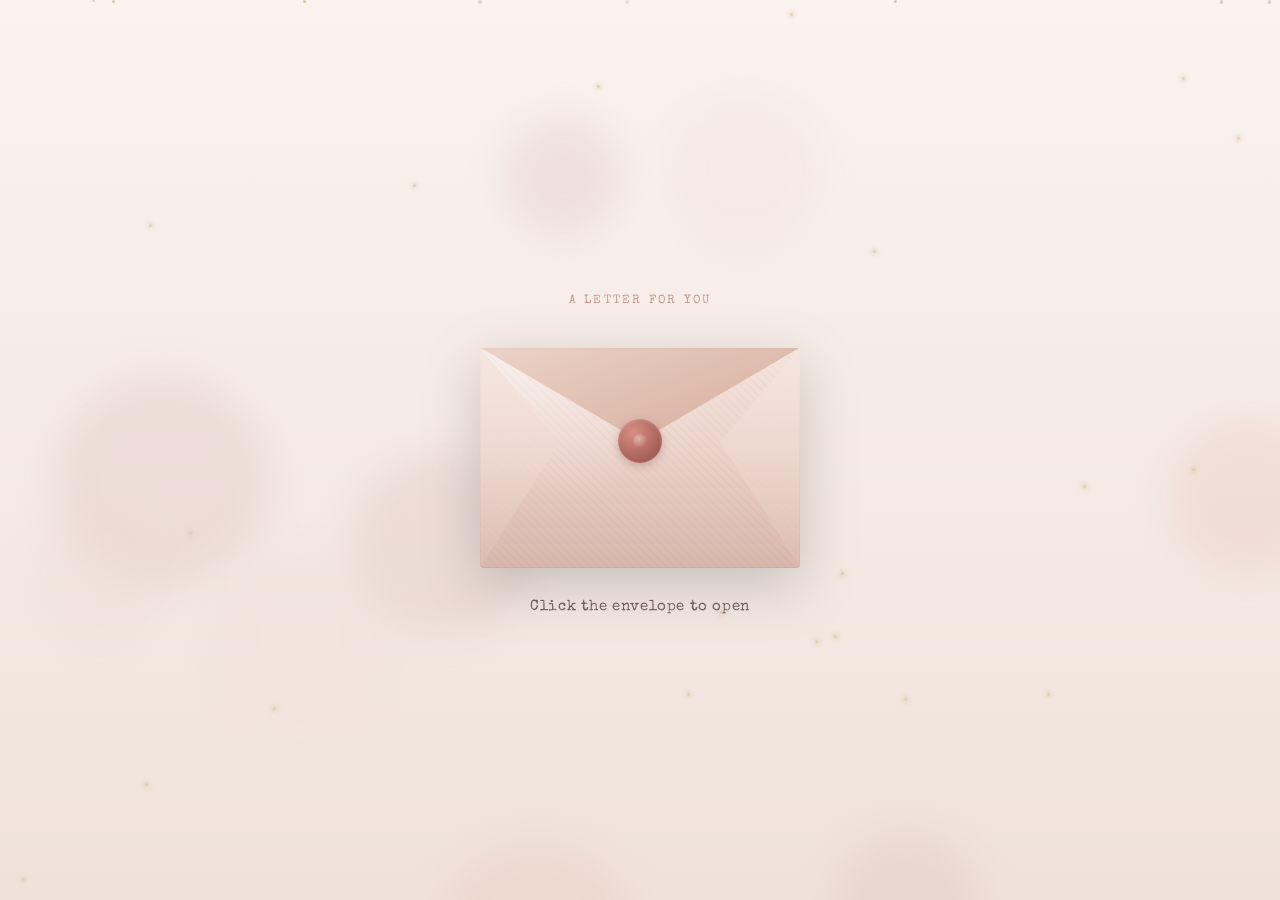
==== commit 64c1fb2e: "Update print statement from 'Hello' to 'Goodbye'" ====
--- a/index.html
+++ b/index.html
@@ -672,8 +672,12 @@
             Napapatitig lang ako sa pics mo and I can't help but smile. I don't know if you've noticed, but I always react to your stories.
             Ayun lang biglang nagconfess e no hahaha ito na talaga yung naisip kong option, pasensya ka na.  Sorry if this feels random. Actually, I think I already had a crush on you even before our last reunion (December) haha. Tuwang tuwa pa ako sa mga small interactions natin e hahaha. Mukhang hindi na ata ako aattend sa next reunion. Kasalanan ito ni ryan at yeng e haha. Wala na akong kapal ng mukha na ihaharap HAHAHAHA.
             I don't expect anything from you, I just want to let you know that I like you. I hope this doesn't make things awkward or make you uncomfortable. I hope you have a great day and take care always!
-            Can I ask a favor at the same time? Haha pwede ba let's keep it between us muna HAHAHA Okay lang naman ikuwento mo sa friends mo, huwag lang muna sa mga classmates natin pls hahahahaha. Ngayon pa lang nahihiya na ako.
-            Good luck sa law school. Nag start na rin ata pasok ninyo for this school year. Ayun laanngg. Take care always! Study hard, but don’t forget to rest and enjoy the little things too. I’ll keep reacting to your stories, haha. 
+          </p>
+          <p>
+            Can I ask a favor at the same time? Haha pwede ba let's keep it between us muna HAHAHA Okay lang naman ikuwento mo sa friends mo, huwag lang muna sa mga classmates natin pls hahahahaha. Ngayon pa lang nahihiya na ako. 
+          </p>
+          <p>
+            Good luck sa law school. I know you're probably busy with school and work, so don't forget to take some time to rest and enjoy the little things too. I'll keep reacting to your stories, haha. If you're free sometime, maybe we could meet up or catch up over coffee—no pressure. Ayun laaanngg. Take care always!
           </p>
 
         
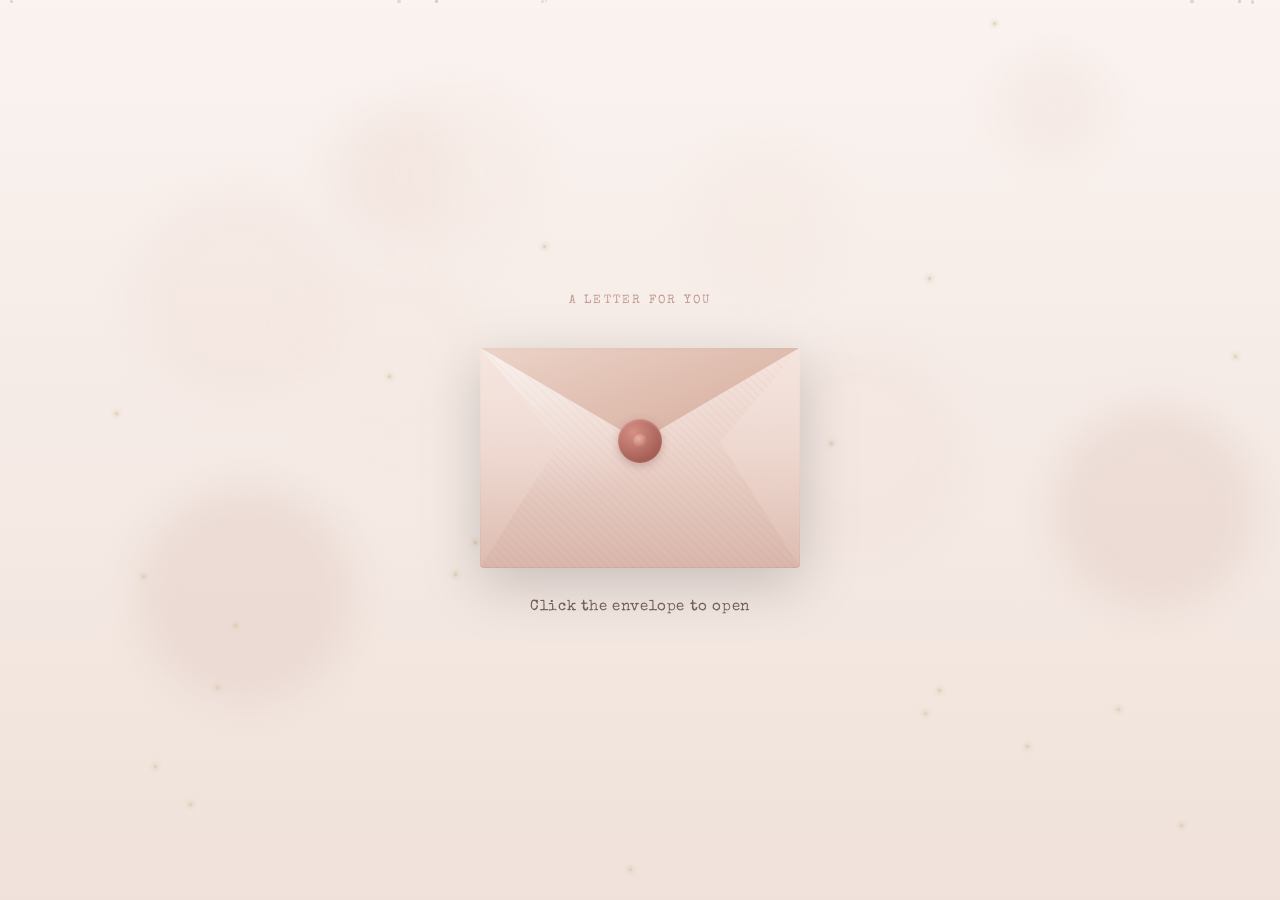
==== commit f9e252bf: "Update print statement from 'Hello' to 'Goodbye'" ====
--- a/index.html
+++ b/index.html
@@ -646,7 +646,7 @@
 
 <div id="flower-gift-stage" aria-hidden="true">
   <p class="flower-message" id="flowerMessage">
-    Before you read my letter, I wanted to give you these virtual flowers first. 🌷 They may not be real, but I hope they still manage to make you smile.
+    Before you read my letter, here are some virtual flowers for you. 🌷 They may not be real, but I hope they still make you smile.
   </p>
 
   <div class="flower-popup" id="flowerPopup" aria-hidden="true">
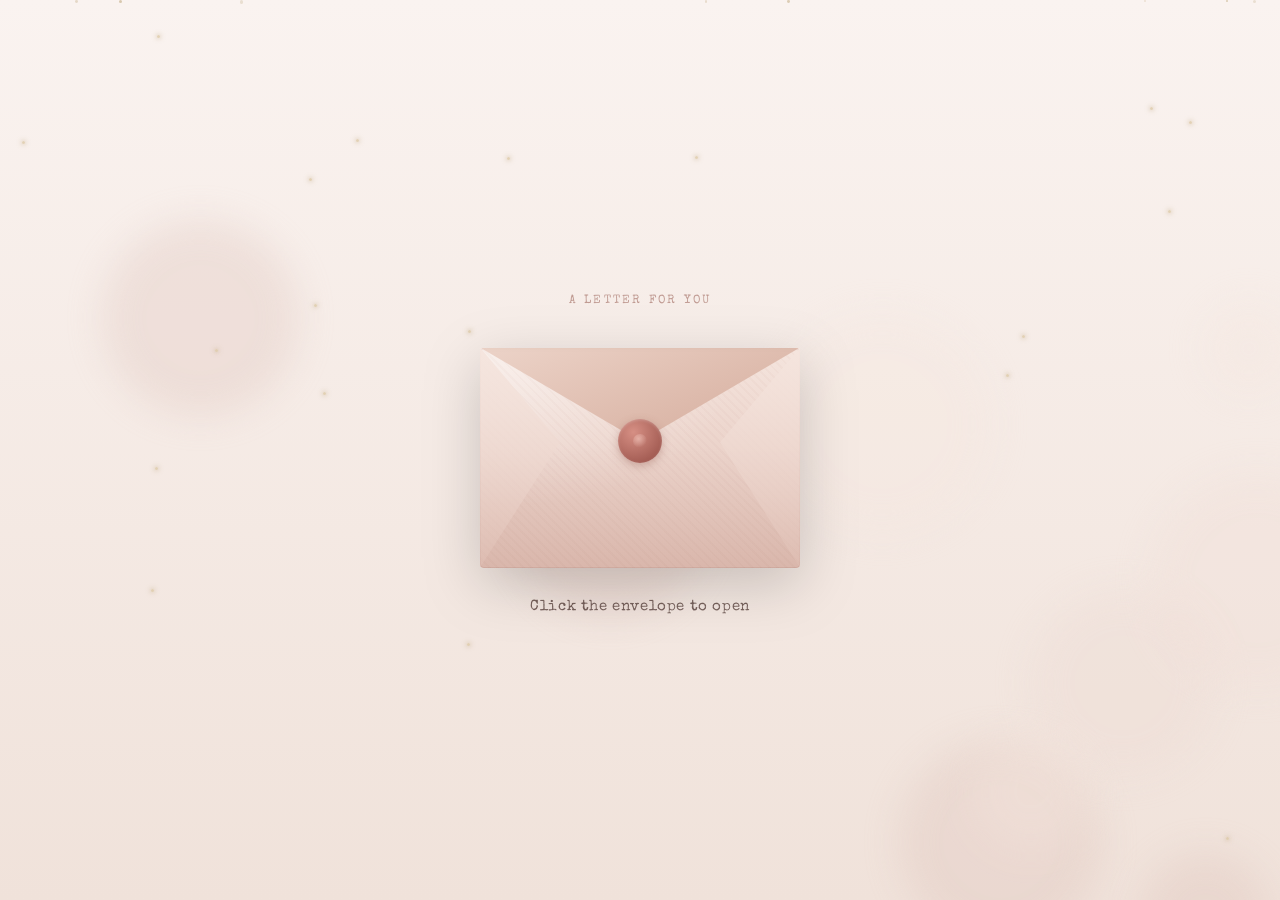
==== commit 4dabd9d9: "Update index.html" ====
--- a/index.html
+++ b/index.html
@@ -677,7 +677,7 @@
             Can I ask a favor at the same time? Haha pwede ba let's keep it between us muna HAHAHA Okay lang naman ikuwento mo sa friends mo, huwag lang muna sa mga classmates natin pls hahahahaha. Ngayon pa lang nahihiya na ako. 
           </p>
           <p>
-            Good luck sa law school. I know you're probably busy with school and work, so don't forget to take some time to rest and enjoy the little things too. I'll keep reacting to your stories, haha. If you're free sometime, maybe we could meet up or catch up over coffee—no pressure. Ayun laaanngg. Take care always!
+            Good luck sa law school. I know you're probably busy with school and work, so don't forget to take some time to rest and enjoy the little things too. I'll keep reacting to your stories, haha. If you're free sometime, maybe we could grab coffee or something haha—no pressure. Ayun laaanngg. Take care always!
           </p>
 
         
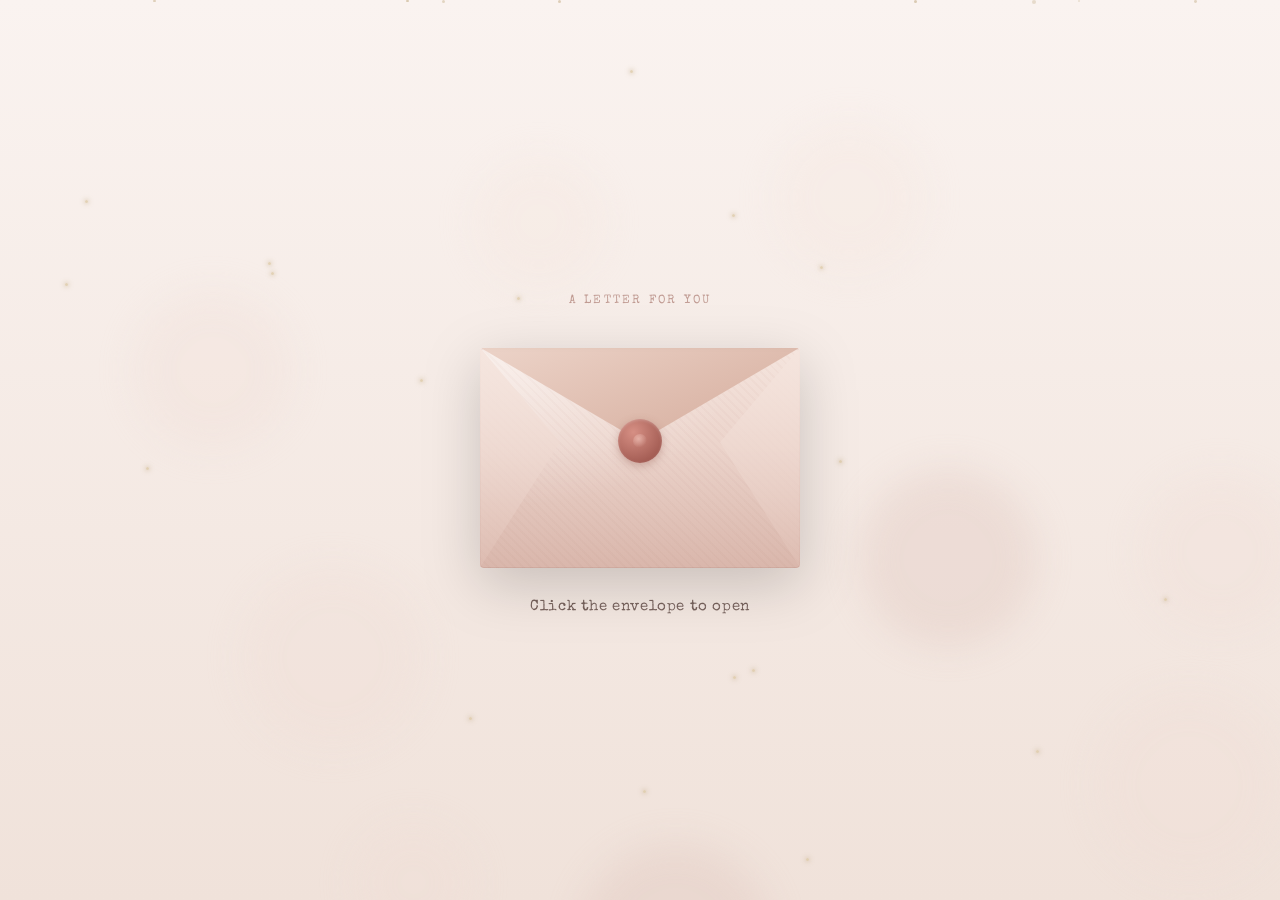
==== commit a2d291b8: "Change greeting from 'Hello World' to 'Goodbye World'" ====
--- a/index.html
+++ b/index.html
@@ -670,7 +670,7 @@
         <div class="letter-body" id="letterBody">
           <p>Hi, je! I hope you're doing well. So I did this letter because... why not? haha kidding aside, hindi ko kasi alam paano ka ime-message ulit so ito yung naisip kong way para iapproach ka hehe. I just want to tell you that I admire you. I don't know how it started haha bigla na lang napapareact ako every time I see your stories on IG. I've always found you cute.
             Napapatitig lang ako sa pics mo and I can't help but smile. I don't know if you've noticed, but I always react to your stories.
-            Ayun lang biglang nagconfess e no hahaha ito na talaga yung naisip kong option, pasensya ka na.  Sorry if this feels random. Actually, I think I already had a crush on you even before our last reunion (December) haha. Tuwang tuwa pa ako sa mga small interactions natin e hahaha. Mukhang hindi na ata ako aattend sa next reunion. Kasalanan ito ni ryan at yeng e haha. Wala na akong kapal ng mukha na ihaharap HAHAHAHA.
+            Ayun lang biglang nagconfess e no hahaha pasensya ka na.  Sorry if this feels random. Actually, I think I already had a crush on you even before our last reunion (December) haha. Tuwang tuwa pa ako sa mga small interactions natin e hahaha. Mukhang hindi na ata ako aattend sa next reunion. Kasalanan ito ni ryan at yeng e haha. Wala na akong kapal ng mukha na ihaharap HAHAHAHA.
             I don't expect anything from you, I just want to let you know that I like you. I hope this doesn't make things awkward or make you uncomfortable. I hope you have a great day and take care always!
           </p>
           <p>
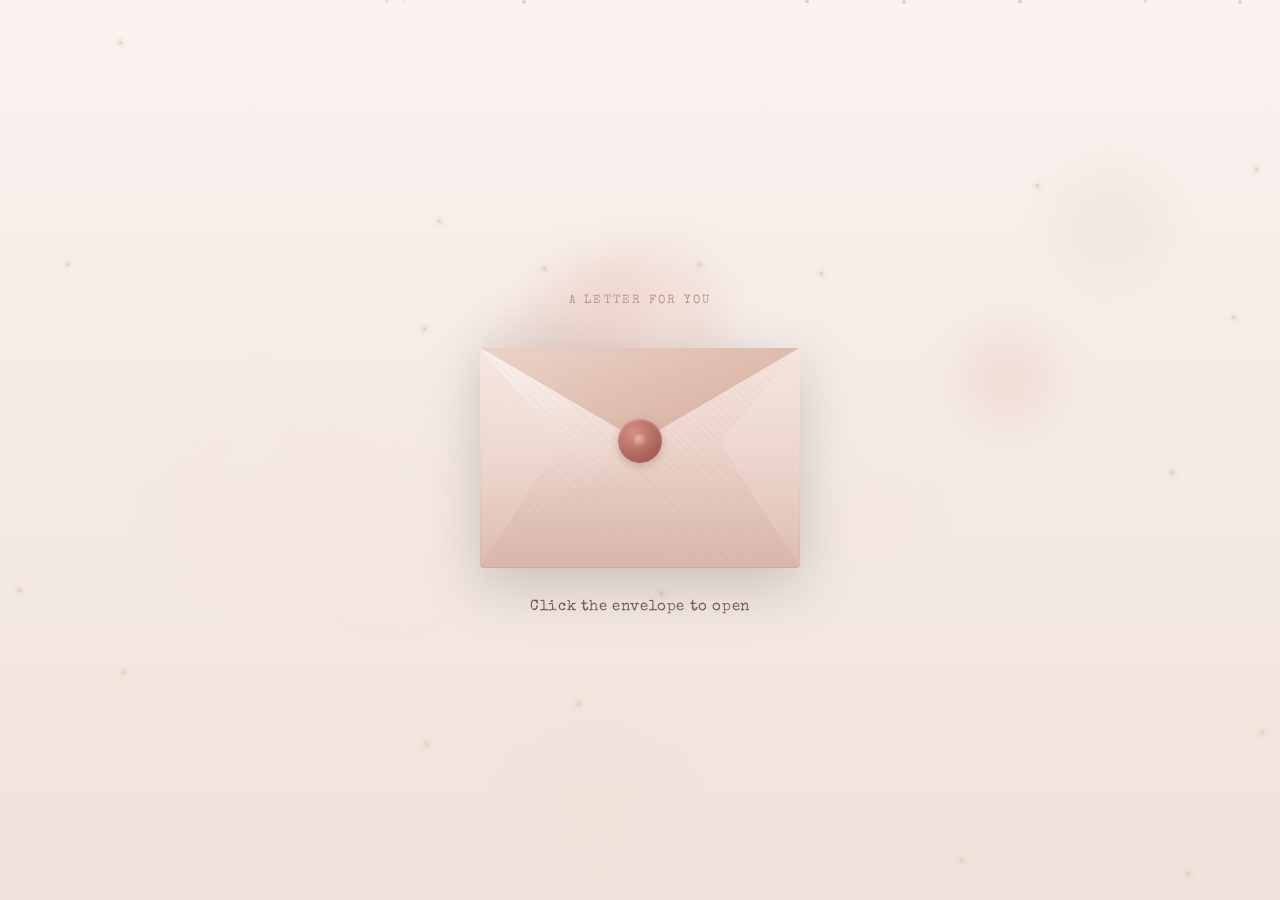
==== commit 2792f1f2: "Update print statement from 'Hello' to 'Goodbye'" ====
--- a/index.html
+++ b/index.html
@@ -646,7 +646,7 @@
 
 <div id="flower-gift-stage" aria-hidden="true">
   <p class="flower-message" id="flowerMessage">
-    Before you read my letter, here are some virtual flowers for you. 🌷 They may not be real, but I hope they still make you smile.
+    Before you read my letter, here are some flowers for you. 🌷 They may not be real, but I hope they still make you smile.
   </p>
 
   <div class="flower-popup" id="flowerPopup" aria-hidden="true">
